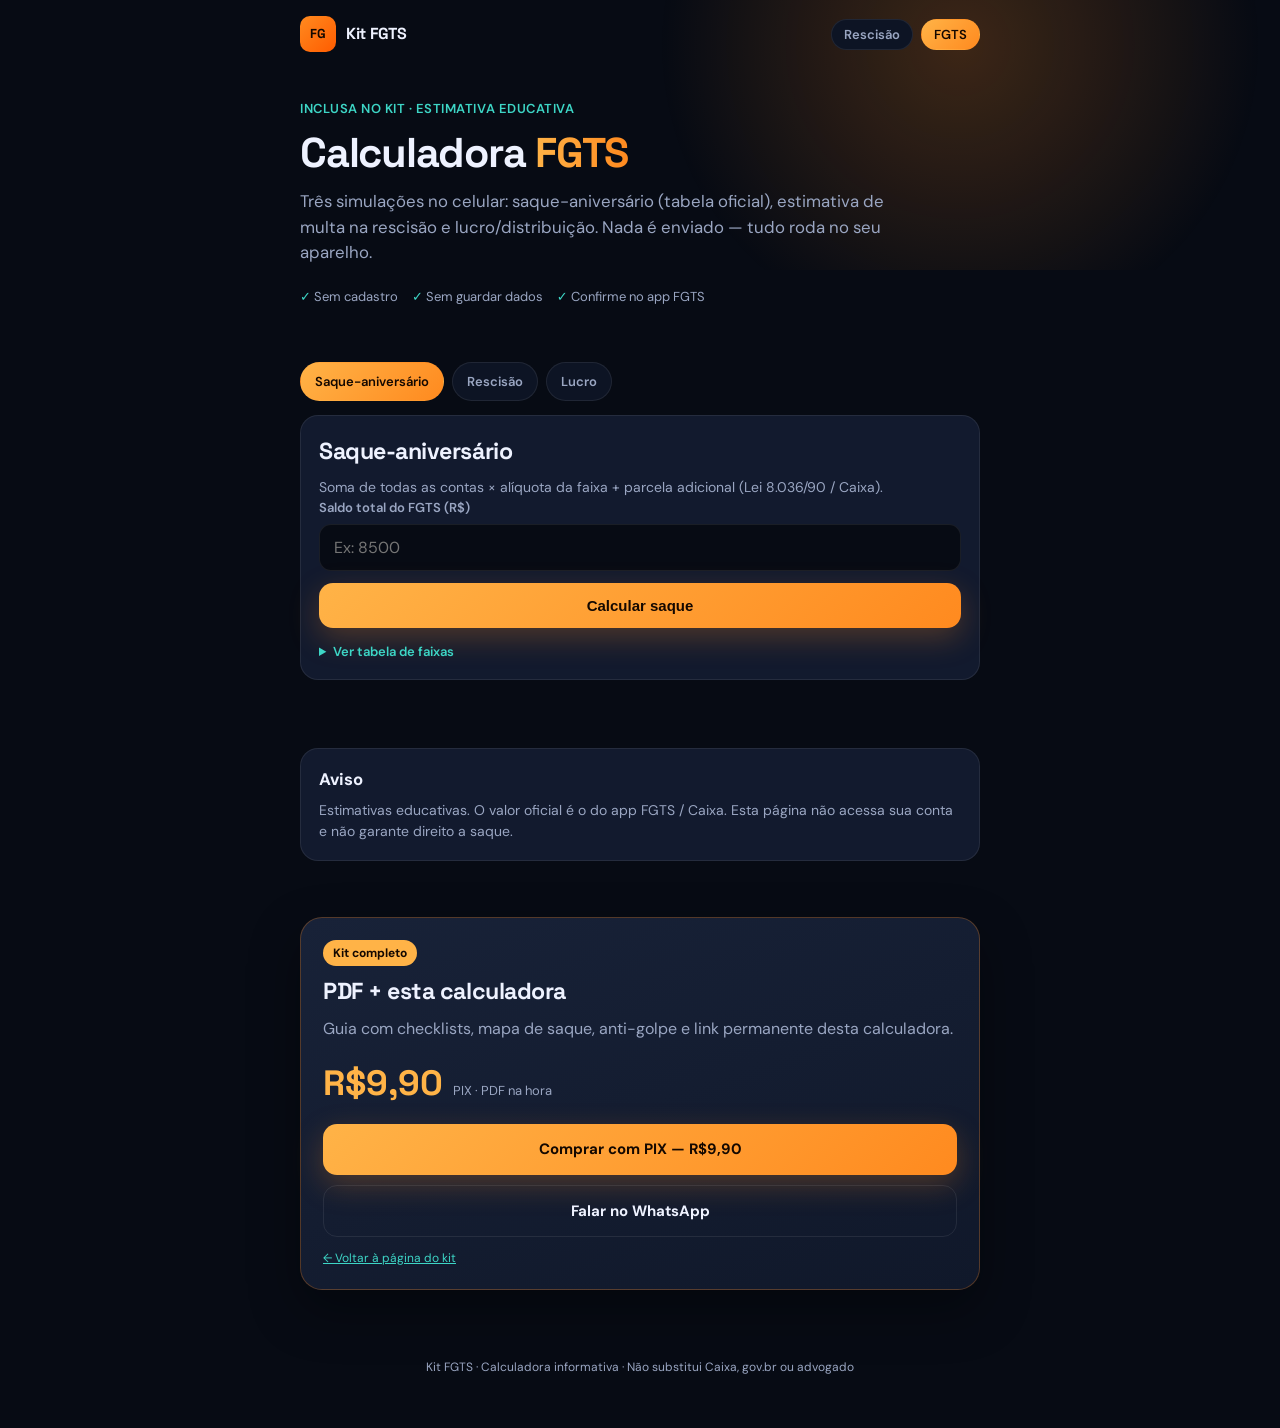
==== calculadora.html @ 617a7a33 "Add WhatsApp CTA alongside PIX on Kit FGTS" ====
<!DOCTYPE html>
<html lang="pt-BR">
<head>
  <meta charset="utf-8" />
  <meta name="viewport" content="width=device-width, initial-scale=1" />
  <title>Calculadora FGTS — Kit FGTS</title>
  <meta name="description" content="Calcule estimativas de saque-aniversário, multa/rescisão e lucro do FGTS. Conteúdo informativo." />
  <meta name="robots" content="noindex" />
  <link rel="preconnect" href="https://fonts.googleapis.com" />
  <link rel="preconnect" href="https://fonts.gstatic.com" crossorigin />
  <link href="https://fonts.googleapis.com/css2?family=DM+Sans:ital,opsz,wght@0,9..40,400;0,9..40,500;0,9..40,600;0,9..40,700;0,9..40,800;1,9..40,400&family=Space+Grotesk:wght@500;600;700&display=swap" rel="stylesheet" />
  <link rel="stylesheet" href="styles.css" />
  <link rel="icon" href="data:image/svg+xml,%3Csvg xmlns='http://www.w3.org/2000/svg' viewBox='0 0 32 32'%3E%3Crect width='32' height='32' rx='8' fill='%230A0F1C'/%3E%3Ctext x='16' y='22' text-anchor='middle' font-size='14' font-family='Arial' font-weight='700' fill='%23FF8A1F'%3EF%3C/text%3E%3C/svg%3E" />
</head>
<body>
  <div class="glow" aria-hidden="true"></div>
  <header class="top">
    <a class="brand" href="./" style="text-decoration:none;color:inherit">
      <span class="logo-mark">FG</span>
      <span class="logo-text">Kit FGTS</span>
    </a>
    <nav class="kits-nav" aria-label="Navegar entre kits">
      <a class="kits-link" href="https://mkrecisao.github.io/rescisao-clara/">Rescisão</a>
      <a class="kits-link is-on" href="./" aria-current="page">FGTS</a>
    </nav>
  </header>

  <main>
    <section class="hero">
      <p class="eyebrow">Inclusa no kit · estimativa educativa</p>
      <h1>Calculadora <span>FGTS</span></h1>
      <p class="lead">Três simulações no celular: saque-aniversário (tabela oficial), estimativa de multa na rescisão e lucro/distribuição. Nada é enviado — tudo roda no seu aparelho.</p>
      <ul class="trust-row">
        <li>Sem cadastro</li>
        <li>Sem guardar dados</li>
        <li>Confirme no app FGTS</li>
      </ul>
    </section>

    <section class="block calc-tabs" aria-label="Escolha a calculadora">
      <div class="tabs" role="tablist">
        <button type="button" class="tab is-on" data-tab="aniversario" role="tab" aria-selected="true">Saque-aniversário</button>
        <button type="button" class="tab" data-tab="rescisao" role="tab" aria-selected="false">Rescisão</button>
        <button type="button" class="tab" data-tab="lucro" role="tab" aria-selected="false">Lucro</button>
      </div>

      <div class="card calc-panel is-on" id="panel-aniversario" role="tabpanel">
        <h2>Saque-aniversário</h2>
        <p class="calc-hint">Soma de todas as contas × alíquota da faixa + parcela adicional (Lei 8.036/90 / Caixa).</p>
        <label class="field">
          <span>Saldo total do FGTS (R$)</span>
          <input id="anivSaldo" type="text" inputmode="decimal" placeholder="Ex: 8500" autocomplete="off" />
        </label>
        <button type="button" class="btn btn-primary btn-block" id="anivBtn">Calcular saque</button>
        <div class="result" id="anivResult" hidden>
          <div class="result-main"><span>Estimativa do saque</span><strong id="anivValor">—</strong></div>
          <ul class="result-meta" id="anivMeta"></ul>
        </div>
        <details class="calc-table">
          <summary>Ver tabela de faixas</summary>
          <div class="table-wrap">
            <table>
              <thead><tr><th>Faixa de saldo</th><th>Alíquota</th><th>Parcela</th></tr></thead>
              <tbody>
                <tr><td>Até R$ 500</td><td>50%</td><td>—</td></tr>
                <tr><td>R$ 500,01 – 1.000</td><td>40%</td><td>+ R$ 50</td></tr>
                <tr><td>R$ 1.000,01 – 5.000</td><td>30%</td><td>+ R$ 150</td></tr>
                <tr><td>R$ 5.000,01 – 10.000</td><td>20%</td><td>+ R$ 650</td></tr>
                <tr><td>R$ 10.000,01 – 15.000</td><td>15%</td><td>+ R$ 1.150</td></tr>
                <tr><td>R$ 15.000,01 – 20.000</td><td>10%</td><td>+ R$ 1.900</td></tr>
                <tr><td>Acima de R$ 20.000</td><td>5%</td><td>+ R$ 2.900</td></tr>
              </tbody>
            </table>
          </div>
        </details>
      </div>

      <div class="card calc-panel" id="panel-rescisao" role="tabpanel" hidden>
        <h2>Estimativa na rescisão</h2>
        <p class="calc-hint">Cenário típico: demissão sem justa causa no saque-rescisão. Pedido de demissão, acordo e saque-aniversário mudam o resultado — confirme no app.</p>
        <label class="field">
          <span>Saldo FGTS do emprego (R$)</span>
          <input id="rescSaldo" type="text" inputmode="decimal" placeholder="Ex: 4200" autocomplete="off" />
        </label>
        <label class="field">
          <span>Tipo de saída</span>
          <select id="rescTipo">
            <option value="sjc">Demissão sem justa causa</option>
            <option value="acordo">Acordo (art. 484-A) — multa tipicamente 20%</option>
            <option value="pedido">Pedido de demissão</option>
            <option value="aniversario">Estou no saque-aniversário</option>
          </select>
        </label>
        <button type="button" class="btn btn-primary btn-block" id="rescBtn">Calcular estimativa</button>
        <div class="result" id="rescResult" hidden>
          <div class="result-main"><span>Resumo estimado</span><strong id="rescTotal">—</strong></div>
          <ul class="result-meta" id="rescMeta"></ul>
        </div>
      </div>

      <div class="card calc-panel" id="panel-lucro" role="tabpanel" hidden>
        <h2>Estimativa de lucro / distribuição</h2>
        <p class="calc-hint">A Caixa publica o percentual efetivo a cada ano. Use o % oficial do comunicado ou um exemplo educativo.</p>
        <label class="field">
          <span>Saldo na data-base (R$)</span>
          <input id="lucroSaldo" type="text" inputmode="decimal" placeholder="Ex: 10000" autocomplete="off" />
        </label>
        <label class="field">
          <span>Percentual de distribuição (%)</span>
          <input id="lucroPct" type="text" inputmode="decimal" placeholder="Ex: 5" autocomplete="off" />
        </label>
        <button type="button" class="btn btn-primary btn-block" id="lucroBtn">Calcular lucro estimado</button>
        <div class="result" id="lucroResult" hidden>
          <div class="result-main"><span>Crédito estimado</span><strong id="lucroValor">—</strong></div>
          <ul class="result-meta" id="lucroMeta"></ul>
        </div>
      </div>
    </section>

    <section class="block">
      <div class="card">
        <h3 style="margin:0 0 8px">Aviso</h3>
        <p style="margin:0;color:var(--muted);font-size:14px">Estimativas educativas. O valor oficial é o do app FGTS / Caixa. Esta página não acessa sua conta e não garante direito a saque.</p>
      </div>
    </section>

    <section class="block offer" id="kit">
      <div class="offer-card">
        <p class="offer-tag">Kit completo</p>
        <h2>PDF + esta calculadora</h2>
        <p class="offer-desc">Guia com checklists, mapa de saque, anti-golpe e link permanente desta calculadora.</p>
        <div class="price-row">
          <span class="price">R$9,90</span>
          <span class="price-note">PIX · PDF na hora</span>
        </div>
        <div class="offer-actions">
          <a class="btn btn-primary btn-block" href="https://pay.kiwify.com.br/J4Mo4My">Comprar com PIX — R$9,90</a>
          <a class="btn btn-ghost btn-block" href="https://wa.me/555197742550?text=Oi%21%20Quero%20o%20Kit%20FGTS%20%28R%249%2C90%29" target="_blank" rel="noopener">Falar no WhatsApp</a>
        </div>
        <p class="fine"><a href="./" style="color:var(--cyan)">← Voltar à página do kit</a></p>
      </div>
    </section>
  </main>

  <footer class="foot">
    <p>Kit FGTS · Calculadora informativa · Não substitui Caixa, gov.br ou advogado</p>
  </footer>

  <script>
    const money = (n) => n.toLocaleString("pt-BR", { style: "currency", currency: "BRL" });
    function parseBR(v) {
      if (v == null) return NaN;
      let s = String(v).trim().replace(/\s/g, "");
      if (!s) return NaN;
      if (s.includes(",") && s.includes(".")) s = s.replace(/\./g, "").replace(",", ".");
      else if (s.includes(",")) s = s.replace(",", ".");
      const n = Number(s);
      return Number.isFinite(n) ? n : NaN;
    }

    const FAIXAS = [
      { max: 500, aliq: 0.5, extra: 0, label: "Até R$ 500 (50%)" },
      { max: 1000, aliq: 0.4, extra: 50, label: "R$ 500,01–1.000 (40% + R$50)" },
      { max: 5000, aliq: 0.3, extra: 150, label: "R$ 1.000,01–5.000 (30% + R$150)" },
      { max: 10000, aliq: 0.2, extra: 650, label: "R$ 5.000,01–10.000 (20% + R$650)" },
      { max: 15000, aliq: 0.15, extra: 1150, label: "R$ 10.000,01–15.000 (15% + R$1.150)" },
      { max: 20000, aliq: 0.1, extra: 1900, label: "R$ 15.000,01–20.000 (10% + R$1.900)" },
      { max: Infinity, aliq: 0.05, extra: 2900, label: "Acima de R$ 20.000 (5% + R$2.900)" },
    ];

    function faixaAniv(saldo) {
      for (const f of FAIXAS) {
        if (saldo <= f.max) return f;
      }
      return FAIXAS[FAIXAS.length - 1];
    }

    document.querySelectorAll(".tab").forEach((btn) => {
      btn.addEventListener("click", () => {
        const id = btn.dataset.tab;
        document.querySelectorAll(".tab").forEach((b) => {
          const on = b === btn;
          b.classList.toggle("is-on", on);
          b.setAttribute("aria-selected", on ? "true" : "false");
        });
        document.querySelectorAll(".calc-panel").forEach((p) => {
          const on = p.id === "panel-" + id;
          p.classList.toggle("is-on", on);
          p.hidden = !on;
        });
      });
    });

    document.getElementById("anivBtn").addEventListener("click", () => {
      const saldo = parseBR(document.getElementById("anivSaldo").value);
      const box = document.getElementById("anivResult");
      const meta = document.getElementById("anivMeta");
      if (!(saldo >= 0)) {
        box.hidden = false;
        document.getElementById("anivValor").textContent = "—";
        meta.innerHTML = "<li>Informe um saldo válido.</li>";
        return;
      }
      const f = faixaAniv(saldo);
      const base = saldo * f.aliq;
      const total = base + f.extra;
      document.getElementById("anivValor").textContent = money(total);
      meta.innerHTML = [
        "<li>Faixa: " + f.label + "</li>",
        "<li>Alíquota: " + money(base) + "</li>",
        "<li>Parcela adicional: " + money(f.extra) + "</li>",
        "<li>Confirme no app FGTS antes de decidir.</li>",
      ].join("");
      box.hidden = false;
    });

    document.getElementById("rescBtn").addEventListener("click", () => {
      const saldo = parseBR(document.getElementById("rescSaldo").value);
      const tipo = document.getElementById("rescTipo").value;
      const box = document.getElementById("rescResult");
      const meta = document.getElementById("rescMeta");
      if (!(saldo >= 0)) {
        box.hidden = false;
        document.getElementById("rescTotal").textContent = "—";
        meta.innerHTML = "<li>Informe um saldo válido.</li>";
        return;
      }
      let titulo = "";
      let lines = [];
      let destaque = "—";
      if (tipo === "sjc") {
        const multa = saldo * 0.4;
        const total = saldo + multa;
        titulo = money(total);
        lines = [
          "Saldo FGTS (estimado liberável): " + money(saldo),
          "Multa tipica 40% (empregador): " + money(multa),
          "Total ilustrativo (saldo + multa): " + money(total),
          "O pagamento da multa e do saque segue regras e prazos oficiais.",
        ];
      } else if (tipo === "acordo") {
        const multa = saldo * 0.2;
        titulo = money(saldo + multa);
        lines = [
          "Saldo: " + money(saldo) + " (saque conforme regras do acordo)",
          "Multa tipica 20% no acordo 484-A: " + money(multa),
          "Confirme no TRCT / papel do acerto o que realmente foi pago.",
        ];
      } else if (tipo === "pedido") {
        titulo = money(0);
        lines = [
          "No pedido de demissão, em regra o FGTS NÃO é sacado pela demissão.",
          "Saldo permanece na conta vinculada: " + money(saldo),
          "Há exceções legais — confira a lista oficial da Caixa.",
        ];
      } else {
        titulo = "Verificar no app";
        lines = [
          "No saque-aniversário, a demissão sem justa causa costuma liberar a multa, mas o saldo pode ficar bloqueado conforme a regra vigente.",
          "Saldo informado: " + money(saldo),
          "Não use só esta tela — leia o efeito atual no app FGTS / Caixa.",
        ];
      }
      document.getElementById("rescTotal").textContent = titulo;
      meta.innerHTML = lines.map((l) => "<li>" + l + "</li>").join("");
      box.hidden = false;
    });

    document.getElementById("lucroBtn").addEventListener("click", () => {
      const saldo = parseBR(document.getElementById("lucroSaldo").value);
      const pct = parseBR(document.getElementById("lucroPct").value);
      const box = document.getElementById("lucroResult");
      const meta = document.getElementById("lucroMeta");
      if (!(saldo >= 0) || !(pct >= 0)) {
        box.hidden = false;
        document.getElementById("lucroValor").textContent = "—";
        meta.innerHTML = "<li>Informe saldo e percentual válidos.</li>";
        return;
      }
      const credit = saldo * (pct / 100);
      document.getElementById("lucroValor").textContent = money(credit);
      meta.innerHTML = [
        "<li>Fórmula: saldo × " + pct + "%</li>",
        "<li>Use o % oficial do comunicado do ano.</li>",
        "<li>Quem tinha saldo na data-base entra na regra publicada.</li>",
      ].join("");
      box.hidden = false;
    });
  </script>
</body>
</html>
---- styles.css ----
:root {
  --bg: #070b14;
  --bg2: #0d1424;
  --card: #121a2e;
  --line: rgba(255, 255, 255, 0.08);
  --text: #eef2ff;
  --muted: #9aa6c2;
  --orange: #ff8a1f;
  --orange2: #ffb347;
  --cyan: #3dd6c6;
  --radius: 18px;
  --font: "DM Sans", system-ui, sans-serif;
  --display: "Space Grotesk", var(--font);
}
* { box-sizing: border-box; }
html { scroll-behavior: smooth; }
body {
  margin: 0;
  font-family: var(--font);
  color: var(--text);
  background: var(--bg);
  line-height: 1.5;
  min-height: 100vh;
}
.glow {
  position: fixed; inset: -20% auto auto 40%;
  width: 70vw; height: 50vh;
  background: radial-gradient(circle, rgba(255,138,31,.22), transparent 60%);
  pointer-events: none; z-index: 0;
}
.top, main, .foot { position: relative; z-index: 1; }
.top {
  display: flex; align-items: center; justify-content: space-between;
  padding: 16px 20px; max-width: 720px; margin: 0 auto;
}
.brand { display: flex; align-items: center; gap: 10px; font-weight: 700; }
.logo-mark {
  width: 36px; height: 36px; border-radius: 10px;
  display: grid; place-items: center;
  background: linear-gradient(135deg, var(--orange), #ff5c00);
  color: #140800; font-family: var(--display); font-size: 13px;
}
.logo-text { font-family: var(--display); letter-spacing: -.02em; }
.pill {
  text-decoration: none; color: var(--orange2);
  border: 1px solid rgba(255,138,31,.35);
  background: rgba(255,138,31,.08);
  padding: 6px 12px; border-radius: 999px; font-size: 13px; font-weight: 600;
}
.hero, .block, .strip, .foot { max-width: 720px; margin: 0 auto; padding: 28px 20px; }
.eyebrow {
  display: inline-block; margin: 0 0 12px;
  color: var(--cyan); font-size: 13px; font-weight: 600; letter-spacing: .04em; text-transform: uppercase;
}
h1 {
  font-family: var(--display);
  font-size: clamp(1.85rem, 5.5vw, 2.6rem);
  line-height: 1.08; letter-spacing: -.03em; margin: 0 0 14px; font-weight: 700;
}
h1 span {
  background: linear-gradient(90deg, var(--orange2), var(--orange));
  -webkit-background-clip: text; background-clip: text; color: transparent;
}
.lead { color: var(--muted); font-size: 1.05rem; margin: 0 0 22px; max-width: 36em; }
.hero-actions { display: flex; flex-wrap: wrap; gap: 10px; margin-bottom: 18px; }
.btn {
  display: inline-flex; align-items: center; justify-content: center;
  text-decoration: none; border-radius: 14px; padding: 14px 18px;
  font-weight: 700; font-size: 15px; border: 0; cursor: pointer;
}
.btn-primary {
  color: #140800;
  background: linear-gradient(135deg, var(--orange2), var(--orange));
  box-shadow: 0 10px 30px rgba(255,138,31,.25);
}
.btn-ghost {
  color: var(--text);
  background: transparent;
  border: 1px solid var(--line);
}
.btn-block { width: 100%; }
.trust-row {
  display: flex; flex-wrap: wrap; gap: 8px 14px;
  list-style: none; padding: 0; margin: 0; color: var(--muted); font-size: 13px;
}
.trust-row li::before { content: "✓ "; color: var(--cyan); }
.strip {
  display: grid; grid-template-columns: repeat(3, 1fr); gap: 10px;
  padding-top: 8px; padding-bottom: 8px;
}
.strip-item {
  background: var(--bg2); border: 1px solid var(--line);
  border-radius: 14px; padding: 14px 10px; text-align: center;
}
.strip-item strong { display: block; font-family: var(--display); font-size: 1.15rem; color: var(--orange2); }
.strip-item span { font-size: 12px; color: var(--muted); }
h2 { font-family: var(--display); letter-spacing: -.02em; margin: 0 0 16px; font-size: 1.45rem; }
.cards { display: grid; gap: 12px; }
.card {
  background: var(--card); border: 1px solid var(--line);
  border-radius: var(--radius); padding: 18px;
}
.card-ico {
  width: 28px; height: 28px; border-radius: 8px;
  display: grid; place-items: center; font-weight: 800; font-size: 13px;
  background: rgba(61,214,198,.12); color: var(--cyan); margin-bottom: 10px;
}
.card h3 { margin: 0 0 6px; font-size: 1.05rem; }
.card p { margin: 0; color: var(--muted); font-size: 14px; }
.dark-panel {
  background: linear-gradient(180deg, var(--bg2), #0a1020);
  border-top: 1px solid var(--line); border-bottom: 1px solid var(--line);
  max-width: none; padding-left: max(20px, calc(50% - 360px)); padding-right: max(20px, calc(50% - 360px));
}
.checks { margin: 0; padding: 0; list-style: none; }
.checks li {
  padding: 12px 0 12px 28px; position: relative;
  border-bottom: 1px solid var(--line); color: var(--muted);
}
.checks li:last-child { border-bottom: 0; }
.checks li::before {
  content: ""; position: absolute; left: 0; top: 18px;
  width: 10px; height: 10px; border-radius: 50%;
  background: var(--orange);
}
.offer-card {
  background: linear-gradient(160deg, #182238, #10182a);
  border: 1px solid rgba(255,138,31,.28);
  border-radius: 22px; padding: 22px;
  box-shadow: 0 20px 50px rgba(0,0,0,.35);
}
.offer-tag {
  display: inline-block; margin: 0 0 8px; font-size: 12px; font-weight: 700;
  color: #140800; background: var(--orange2); padding: 4px 10px; border-radius: 999px;
}
.offer-card h2 { margin-bottom: 8px; }
.offer-desc { color: var(--muted); margin: 0 0 16px; }
.price-row { display: flex; align-items: baseline; gap: 10px; margin-bottom: 14px; }
.price { font-family: var(--display); font-size: 2.2rem; font-weight: 700; color: var(--orange2); }
.price-note { color: var(--muted); font-size: 13px; }
.offer-list { margin: 0 0 18px; padding: 0; list-style: none; }
.offer-list li { padding: 8px 0; color: var(--text); border-bottom: 1px dashed var(--line); font-size: 14px; }
.offer-list li::before { content: "→ "; color: var(--cyan); }
.fine { margin: 12px 0 0; font-size: 12px; color: var(--muted); }
.faq details {
  background: var(--card); border: 1px solid var(--line);
  border-radius: 12px; padding: 12px 14px; margin-bottom: 8px;
}
.faq summary { cursor: pointer; font-weight: 600; }
.faq p { color: var(--muted); margin: 8px 0 0; font-size: 14px; }
.foot { text-align: center; color: var(--muted); font-size: 12px; padding-bottom: 40px; }
@media (max-width: 520px) {
  .strip { grid-template-columns: 1fr; }
  .hero-actions .btn { width: 100%; }
}

/* Calculator page */
.tabs {
  display: flex; flex-wrap: wrap; gap: 8px; margin-bottom: 14px;
}
.tab {
  appearance: none; border: 1px solid var(--line);
  background: var(--bg2); color: var(--muted);
  border-radius: 999px; padding: 10px 14px;
  font-weight: 600; font-size: 13px; cursor: pointer;
  font-family: var(--font);
}
.tab.is-on {
  color: #140800;
  background: linear-gradient(135deg, var(--orange2), var(--orange));
  border-color: transparent;
}
.calc-panel { margin-bottom: 12px; }
.calc-panel h2 { margin-bottom: 8px; }
.calc-hint { color: var(--muted); font-size: 14px; margin: 0 0 16px; }
.field { display: block; margin-bottom: 12px; }
.field span {
  display: block; font-size: 13px; font-weight: 600;
  color: var(--muted); margin-bottom: 6px;
}
.field input, .field select {
  width: 100%; border-radius: 12px; border: 1px solid var(--line);
  background: var(--bg); color: var(--text);
  padding: 12px 14px; font-size: 16px; font-family: var(--font);
}
.field select { cursor: pointer; }
.result {
  margin-top: 16px; padding: 14px;
  border-radius: 14px;
  background: rgba(255,138,31,.08);
  border: 1px solid rgba(255,138,31,.28);
}
.result-main {
  display: flex; flex-wrap: wrap; align-items: baseline;
  justify-content: space-between; gap: 8px; margin-bottom: 8px;
}
.result-main span { color: var(--muted); font-size: 13px; }
.result-main strong {
  font-family: var(--display); font-size: 1.55rem; color: var(--orange2);
}
.result-meta {
  margin: 0; padding: 0; list-style: none;
  color: var(--muted); font-size: 13px;
}
.result-meta li { padding: 4px 0; border-top: 1px dashed var(--line); }
.calc-table { margin-top: 14px; color: var(--muted); font-size: 13px; }
.calc-table summary { cursor: pointer; font-weight: 600; color: var(--cyan); }
.table-wrap { overflow-x: auto; margin-top: 10px; }
.calc-table table {
  width: 100%; border-collapse: collapse; font-size: 12px;
}
.calc-table th, .calc-table td {
  border: 1px solid var(--line); padding: 8px; text-align: left;
}
.calc-table th { background: var(--bg2); color: var(--text); }

.hero-video {
  margin: 0 0 18px;
  border-radius: 16px;
  overflow: hidden;
  border: 1px solid var(--line);
  background: #000;
  box-shadow: 0 16px 40px rgba(0,0,0,.35);
}
.hero-video video {
  display: block;
  width: 100%;
  height: auto;
  max-height: 420px;
  background: #000;
}
.video-caption {
  margin: 0;
  padding: 10px 12px;
  font-size: 13px;
  color: var(--muted);
  background: var(--bg2);
  border-top: 1px solid var(--line);
}

.kits-nav {
  display: flex;
  flex-wrap: wrap;
  align-items: center;
  gap: 8px;
  flex-shrink: 0;
}
.kits-link {
  display: inline-flex;
  align-items: center;
  justify-content: center;
  white-space: nowrap;
  text-decoration: none;
  font-size: 13px;
  font-weight: 600;
  line-height: 1;
  padding: 8px 12px;
  border-radius: 999px;
  color: var(--muted);
  border: 1px solid var(--line);
  background: var(--bg2);
  box-sizing: border-box;
}
.kits-link.is-on {
  color: #140800;
  background: linear-gradient(135deg, var(--orange2), var(--orange));
  border-color: transparent;
}
@media (max-width: 720px) {
  .top {
    flex-direction: column;
    align-items: stretch;
    gap: 12px;
  }
  .kits-nav {
    width: 100%;
    justify-content: flex-start;
  }
  .kits-nav .kits-link,
  .kits-nav .pill {
    flex: 1 1 auto;
    text-align: center;
    justify-content: center;
  }
}
@media (min-width: 721px) {
  .top {
    flex-direction: row;
    align-items: center;
    justify-content: space-between;
  }
}

.offer-actions { display: grid; gap: 10px; margin-bottom: 4px; }
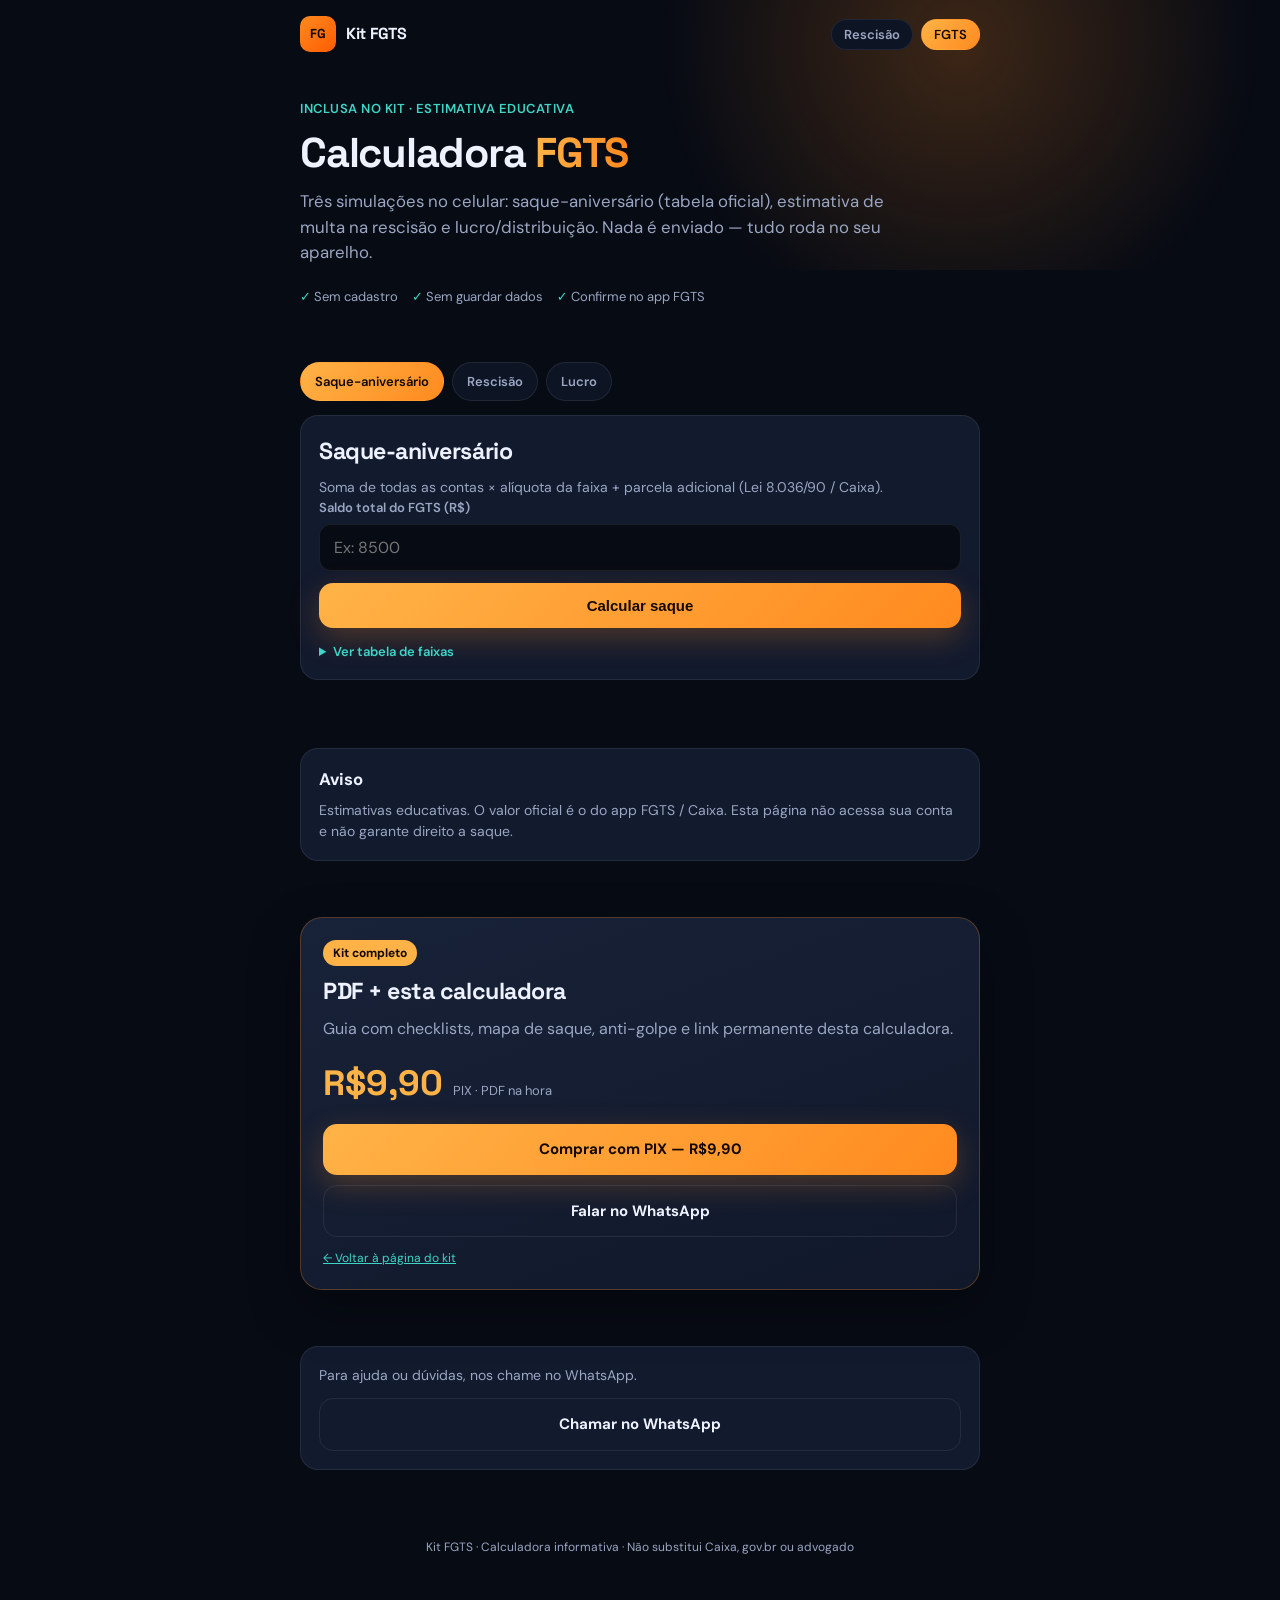
==== commit 4e4bdb9c: "Add WhatsApp help CTA on Kit FGTS" ====
--- a/calculadora.html
+++ b/calculadora.html
@@ -142,6 +142,14 @@
     </section>
   </main>
 
+  
+    <section class="block help-wa">
+      <div class="card">
+        <p style="margin:0 0 12px;color:var(--muted);font-size:14px">Para ajuda ou dúvidas, nos chame no WhatsApp.</p>
+        <a class="btn btn-ghost btn-block" href="https://wa.me/555197742550?text=Oi%21%20Preciso%20de%20ajuda%20com%20o%20Kit%20FGTS" target="_blank" rel="noopener">Chamar no WhatsApp</a>
+      </div>
+    </section>
+
   <footer class="foot">
     <p>Kit FGTS · Calculadora informativa · Não substitui Caixa, gov.br ou advogado</p>
   </footer>
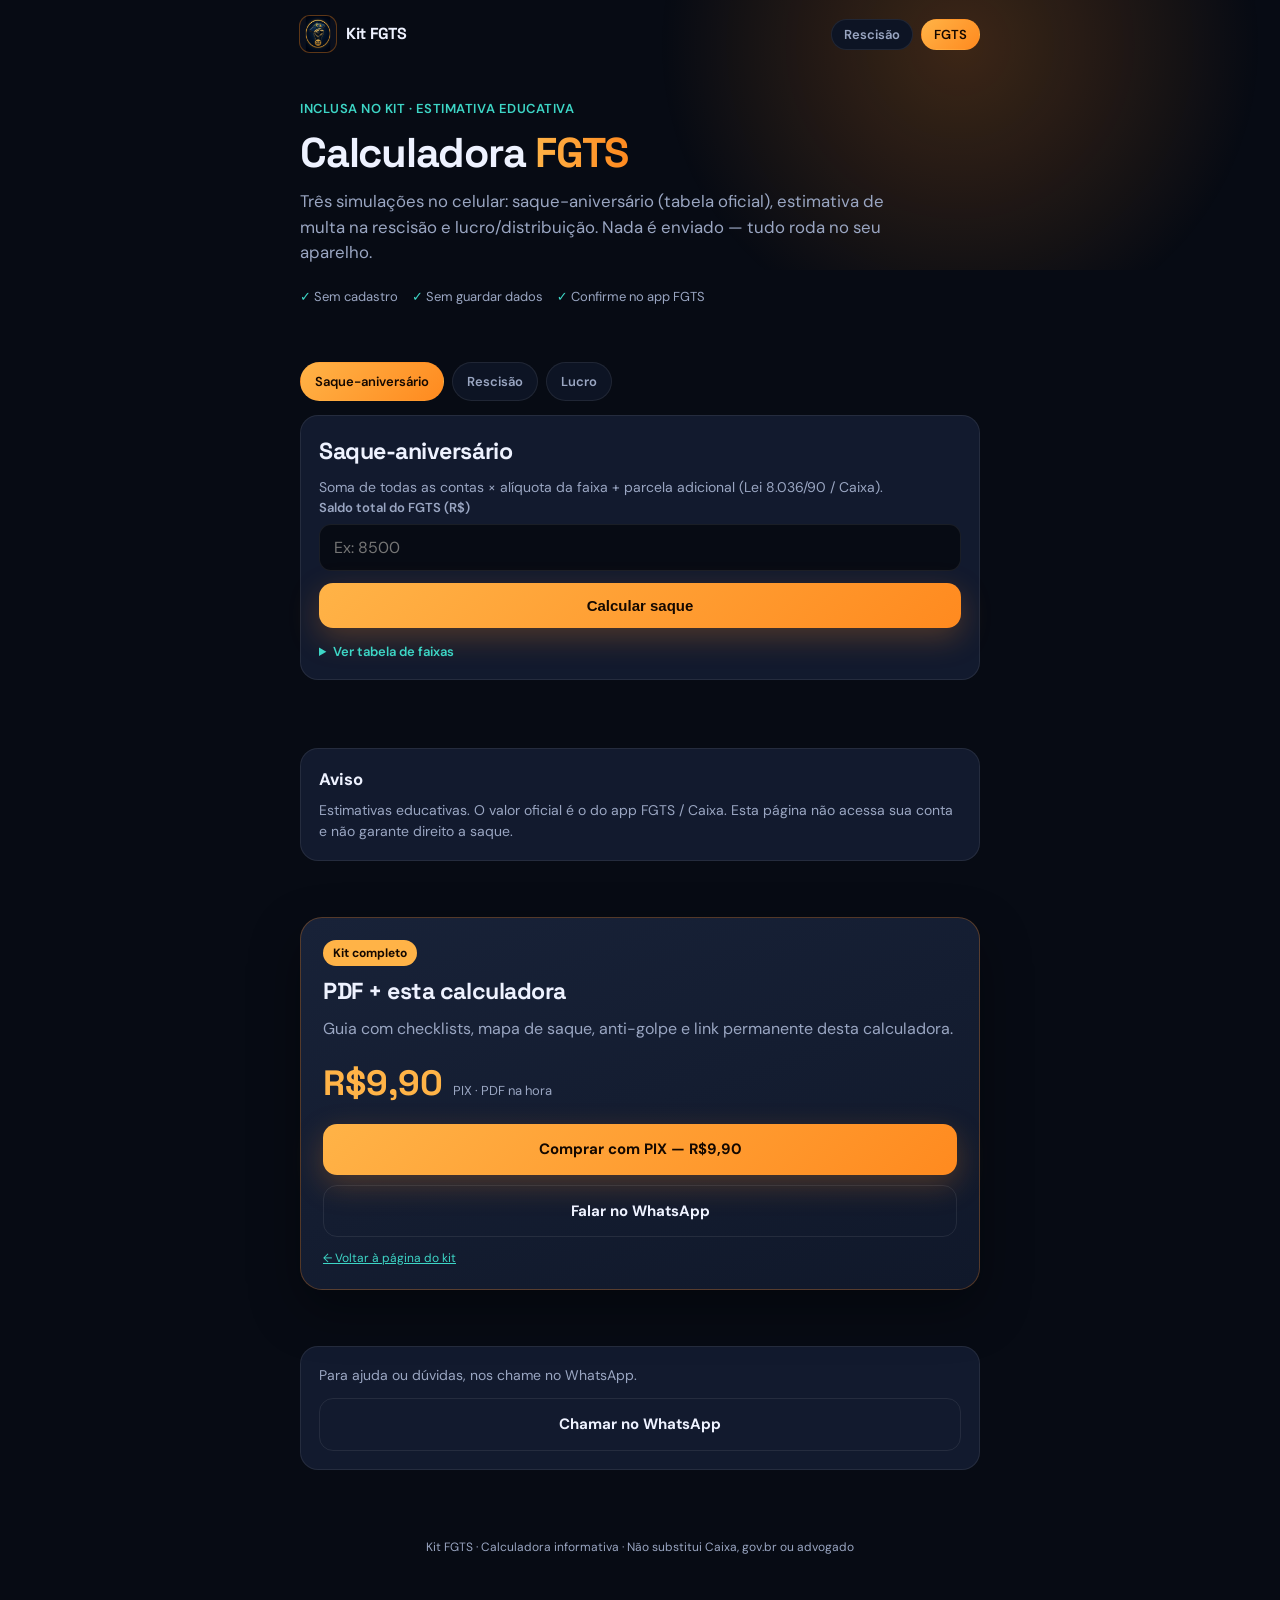
==== commit 065361bf: "Use brand logo image in header instead of FG text" ====
--- a/calculadora.html
+++ b/calculadora.html
@@ -9,14 +9,14 @@
   <link rel="preconnect" href="https://fonts.googleapis.com" />
   <link rel="preconnect" href="https://fonts.gstatic.com" crossorigin />
   <link href="https://fonts.googleapis.com/css2?family=DM+Sans:ital,opsz,wght@0,9..40,400;0,9..40,500;0,9..40,600;0,9..40,700;0,9..40,800;1,9..40,400&family=Space+Grotesk:wght@500;600;700&display=swap" rel="stylesheet" />
-  <link rel="stylesheet" href="styles.css" />
-  <link rel="icon" href="data:image/svg+xml,%3Csvg xmlns='http://www.w3.org/2000/svg' viewBox='0 0 32 32'%3E%3Crect width='32' height='32' rx='8' fill='%230A0F1C'/%3E%3Ctext x='16' y='22' text-anchor='middle' font-size='14' font-family='Arial' font-weight='700' fill='%23FF8A1F'%3EF%3C/text%3E%3C/svg%3E" />
+  <link rel="stylesheet" href="styles.css?v=20260908logo" />
+  <link rel="icon" href="logo.png" type="image/png" />
 </head>
 <body>
   <div class="glow" aria-hidden="true"></div>
   <header class="top">
     <a class="brand" href="./" style="text-decoration:none;color:inherit">
-      <span class="logo-mark">FG</span>
+      <img class="logo-mark" src="logo.png" width="36" height="36" alt="Kit FGTS" />
       <span class="logo-text">Kit FGTS</span>
     </a>
     <nav class="kits-nav" aria-label="Navegar entre kits">
--- a/styles.css
+++ b/styles.css
@@ -36,9 +36,9 @@
 .brand { display: flex; align-items: center; gap: 10px; font-weight: 700; }
 .logo-mark {
   width: 36px; height: 36px; border-radius: 10px;
-  display: grid; place-items: center;
-  background: linear-gradient(135deg, var(--orange), #ff5c00);
-  color: #140800; font-family: var(--display); font-size: 13px;
+  display: block; object-fit: cover;
+  background: #0a0f1c;
+  box-shadow: 0 0 0 1px rgba(255,138,31,.35);
 }
 .logo-text { font-family: var(--display); letter-spacing: -.02em; }
 .pill {
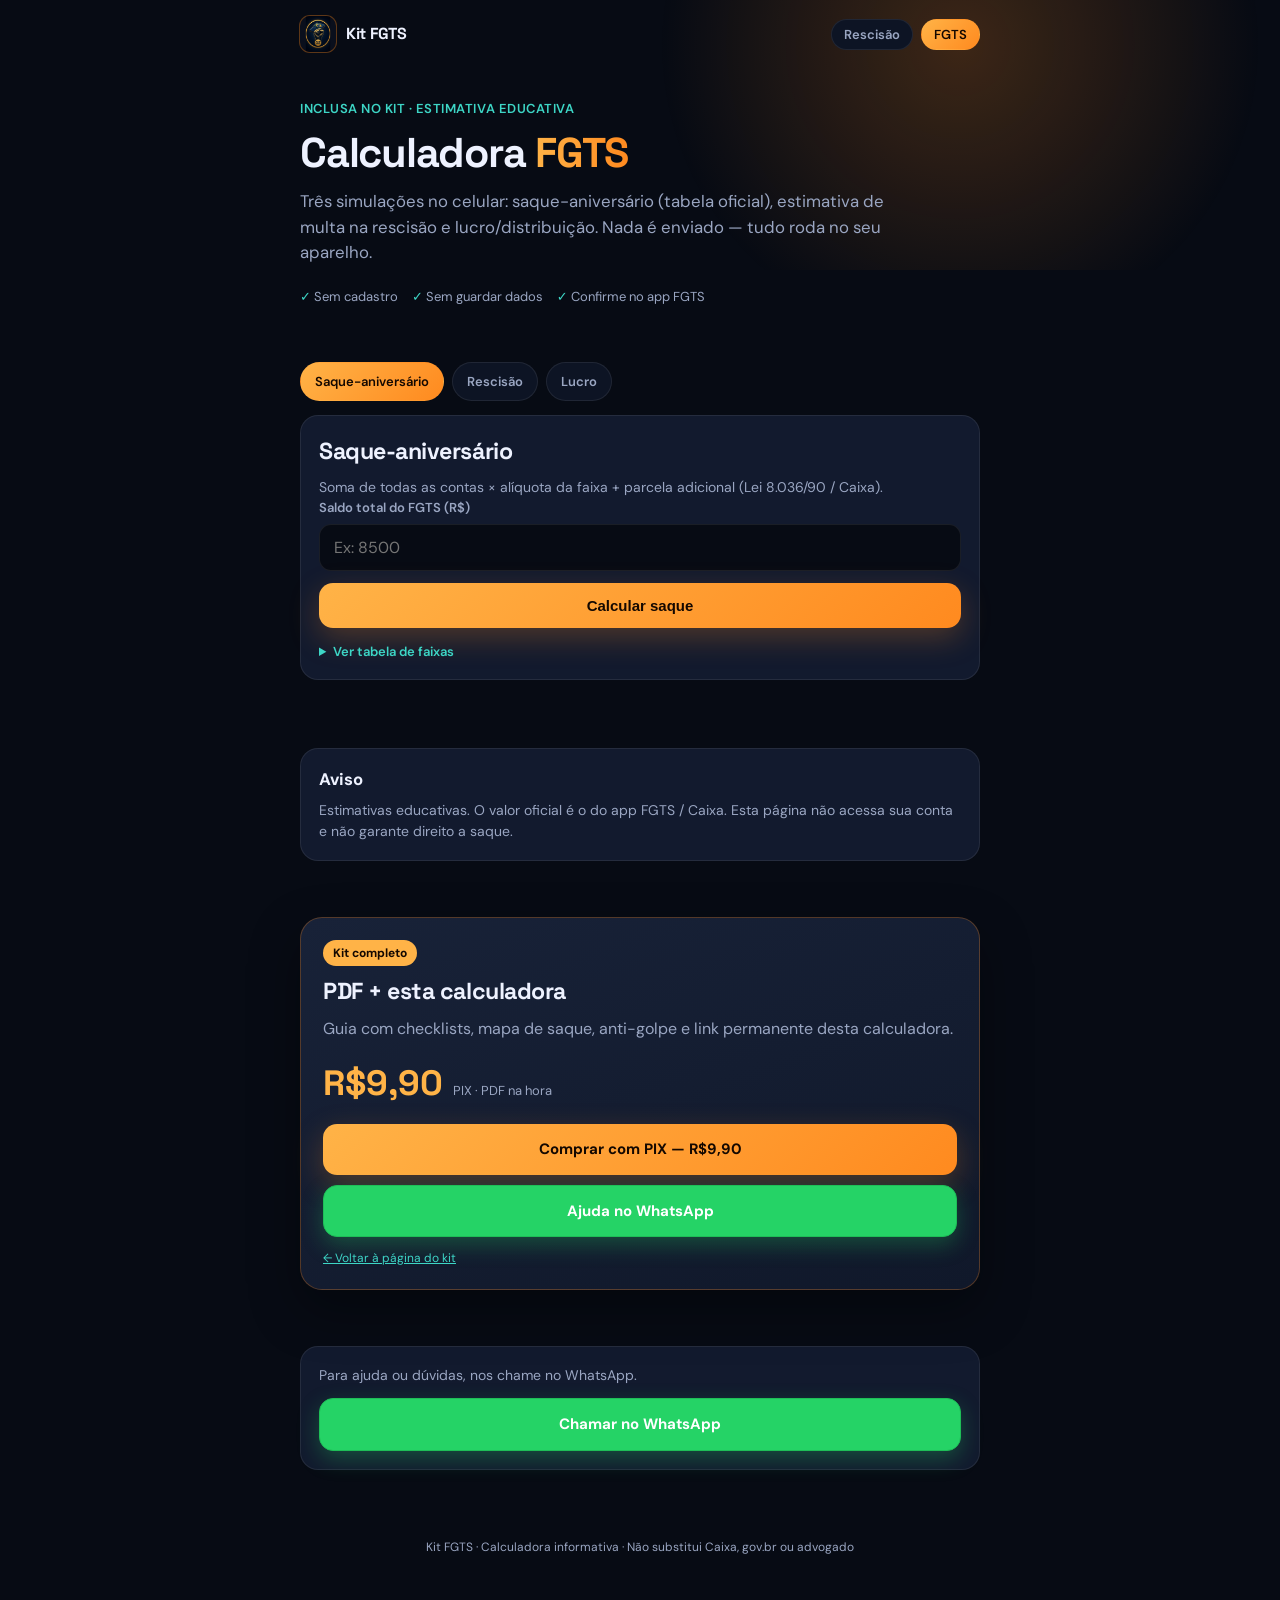
==== commit ecf43159: "Kiwify buy links + green WhatsApp help buttons" ====
--- a/calculadora.html
+++ b/calculadora.html
@@ -9,7 +9,7 @@
   <link rel="preconnect" href="https://fonts.googleapis.com" />
   <link rel="preconnect" href="https://fonts.gstatic.com" crossorigin />
   <link href="https://fonts.googleapis.com/css2?family=DM+Sans:ital,opsz,wght@0,9..40,400;0,9..40,500;0,9..40,600;0,9..40,700;0,9..40,800;1,9..40,400&family=Space+Grotesk:wght@500;600;700&display=swap" rel="stylesheet" />
-  <link rel="stylesheet" href="styles.css?v=20260908logo" />
+  <link rel="stylesheet" href="styles.css?v=20260908buy" />
   <link rel="icon" href="logo.png" type="image/png" />
 </head>
 <body>
@@ -135,7 +135,7 @@
         </div>
         <div class="offer-actions">
           <a class="btn btn-primary btn-block" href="https://pay.kiwify.com.br/J4Mo4My">Comprar com PIX — R$9,90</a>
-          <a class="btn btn-ghost btn-block" href="https://wa.me/555197742550?text=Oi%21%20Quero%20o%20Kit%20FGTS%20%28R%249%2C90%29" target="_blank" rel="noopener">Falar no WhatsApp</a>
+          <a class="btn btn-wa btn-block" href="https://wa.me/555197742550?text=Oi%21%20Preciso%20de%20ajuda%20com%20o%20Kit%20FGTS" target="_blank" rel="noopener">Ajuda no WhatsApp</a>
         </div>
         <p class="fine"><a href="./" style="color:var(--cyan)">← Voltar à página do kit</a></p>
       </div>
@@ -146,7 +146,7 @@
     <section class="block help-wa">
       <div class="card">
         <p style="margin:0 0 12px;color:var(--muted);font-size:14px">Para ajuda ou dúvidas, nos chame no WhatsApp.</p>
-        <a class="btn btn-ghost btn-block" href="https://wa.me/555197742550?text=Oi%21%20Preciso%20de%20ajuda%20com%20o%20Kit%20FGTS" target="_blank" rel="noopener">Chamar no WhatsApp</a>
+        <a class="btn btn-wa btn-block" href="https://wa.me/555197742550?text=Oi%21%20Preciso%20de%20ajuda%20com%20o%20Kit%20FGTS" target="_blank" rel="noopener">Chamar no WhatsApp</a>
       </div>
     </section>
 
--- a/styles.css
+++ b/styles.css
@@ -292,3 +292,17 @@
 }
 
 .offer-actions { display: grid; gap: 10px; margin-bottom: 4px; }
+
+.btn-wa, .btn-wa:link, .btn-wa:visited {
+  color: #fff !important;
+  background: #25D366 !important;
+  border: 1px solid #1ebe57 !important;
+  text-decoration: none !important;
+  box-shadow: 0 8px 22px rgba(37, 211, 102, .28);
+}
+.btn-wa:hover { filter: brightness(1.05); }
+.wa-help-link, .wa-help-link:link, .wa-help-link:visited {
+  color: #25D366 !important;
+  font-weight: 700;
+  text-decoration: underline;
+}
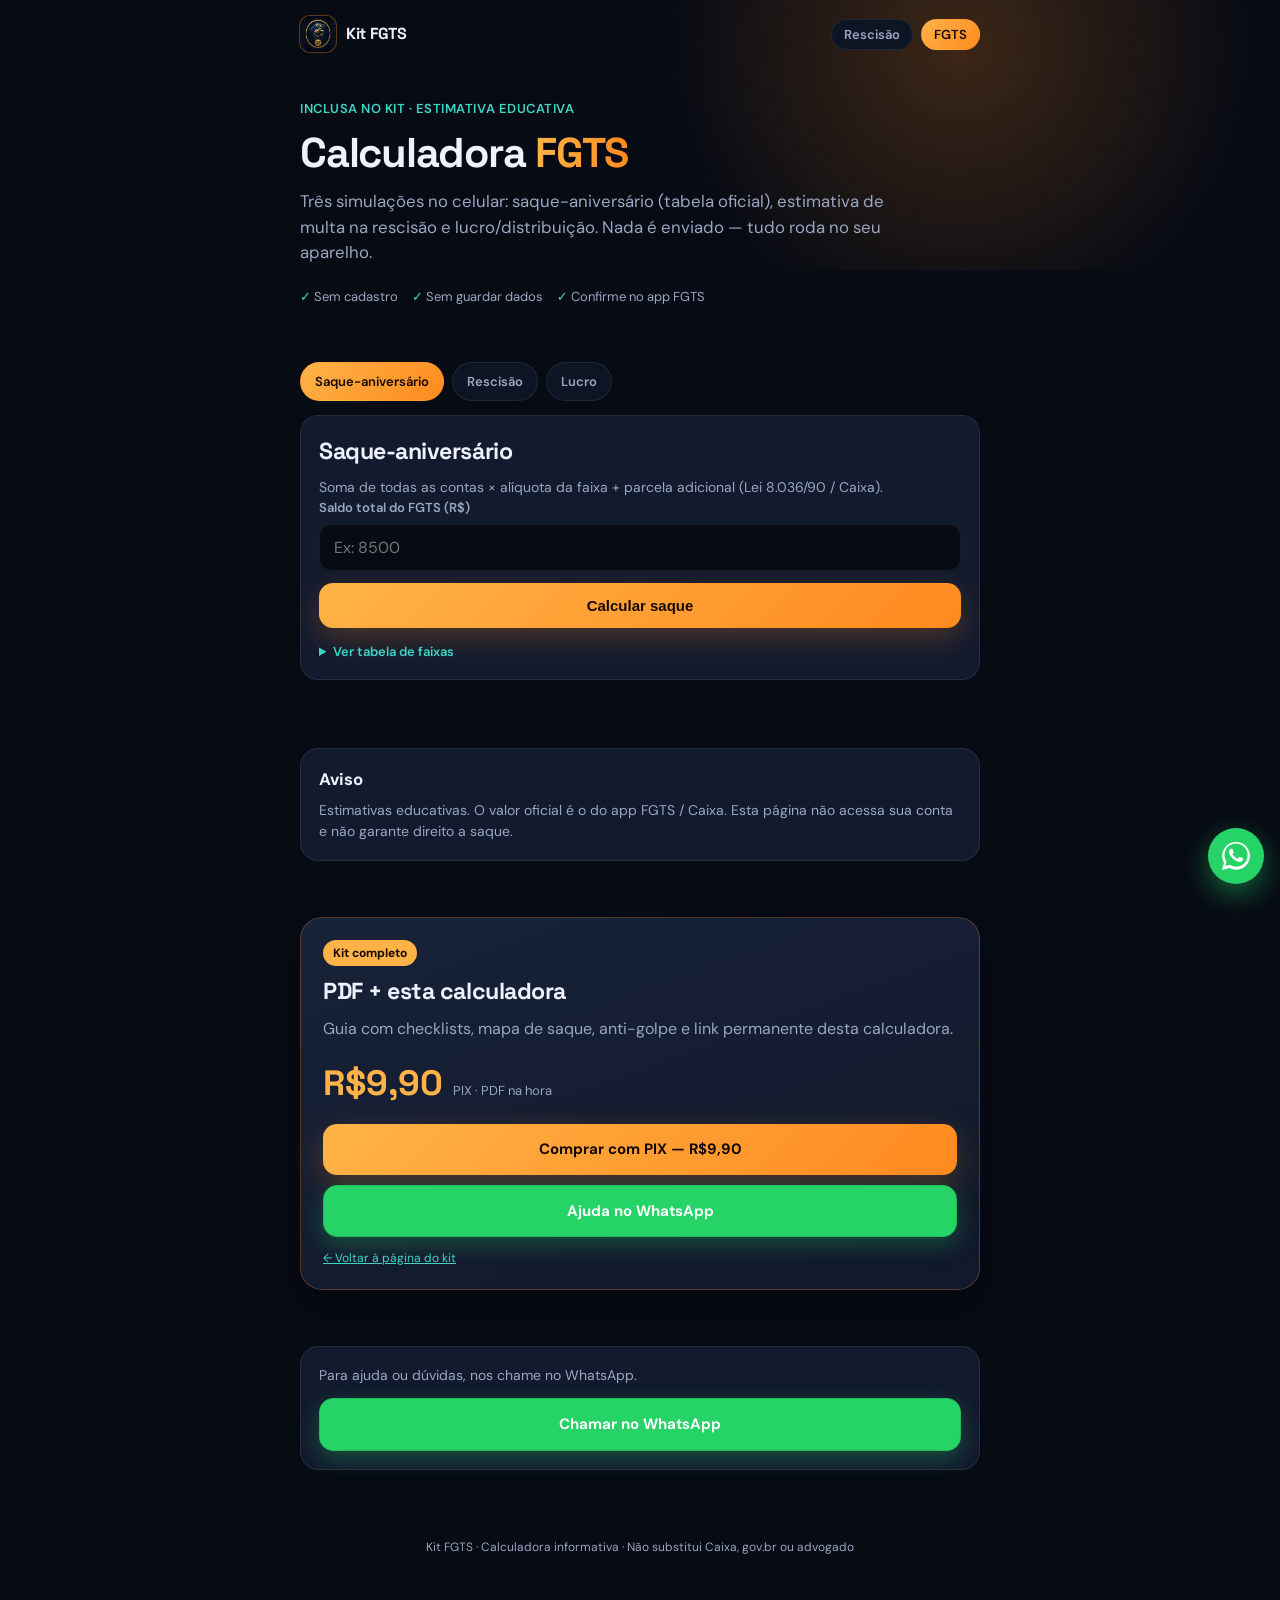
==== commit 59f5643a: "Add floating WhatsApp FAB on Kit FGTS pages" ====
--- a/calculadora.html
+++ b/calculadora.html
@@ -9,7 +9,7 @@
   <link rel="preconnect" href="https://fonts.googleapis.com" />
   <link rel="preconnect" href="https://fonts.gstatic.com" crossorigin />
   <link href="https://fonts.googleapis.com/css2?family=DM+Sans:ital,opsz,wght@0,9..40,400;0,9..40,500;0,9..40,600;0,9..40,700;0,9..40,800;1,9..40,400&family=Space+Grotesk:wght@500;600;700&display=swap" rel="stylesheet" />
-  <link rel="stylesheet" href="styles.css?v=20260908buy" />
+  <link rel="stylesheet" href="styles.css?v=20260908fab" />
   <link rel="icon" href="logo.png" type="image/png" />
 </head>
 <body>
@@ -295,5 +295,10 @@
       box.hidden = false;
     });
   </script>
+
+  <a class="wa-fab" href="https://wa.me/555197742550?text=Oi%21%20Preciso%20de%20ajuda%20com%20o%20Kit%20FGTS" target="_blank" rel="noopener" aria-label="Ajuda no WhatsApp" title="WhatsApp">
+    <svg viewBox="0 0 24 24" aria-hidden="true"><path fill="currentColor" d="M20.52 3.48A11.86 11.86 0 0 0 12.04 0C5.5 0 .16 5.34.16 11.9c0 2.1.55 4.15 1.6 5.96L0 24l6.3-1.65a11.9 11.9 0 0 0 5.74 1.46h.01c6.54 0 11.88-5.34 11.88-11.9 0-3.18-1.24-6.16-3.41-8.43zM12.05 21.15h-.01a9.9 9.9 0 0 1-5.04-1.38l-.36-.21-3.74.98 1-3.64-.24-.37a9.86 9.86 0 0 1-1.51-5.26c0-5.45 4.44-9.88 9.9-9.88 2.64 0 5.12 1.03 6.99 2.9a9.82 9.82 0 0 1 2.89 6.98c0 5.45-4.44 9.88-9.88 9.88zm5.42-7.4c-.3-.15-1.76-.87-2.03-.97-.27-.1-.47-.15-.67.15-.2.3-.77.97-.94 1.17-.17.2-.35.22-.64.07-.3-.15-1.25-.46-2.38-1.47-.88-.78-1.47-1.75-1.64-2.04-.17-.3-.02-.46.13-.6.13-.13.3-.35.45-.52.15-.17.2-.3.3-.5.1-.2.05-.37-.02-.52-.08-.15-.67-1.61-.92-2.2-.24-.58-.49-.5-.67-.5h-.57c-.2 0-.52.07-.79.37-.27.3-1.04 1.02-1.04 2.48s1.07 2.87 1.22 3.07c.15.2 2.1 3.2 5.08 4.49.71.31 1.26.49 1.69.63.71.23 1.36.2 1.87.12.57-.09 1.76-.72 2.01-1.41.25-.7.25-1.29.17-1.41-.07-.13-.27-.2-.57-.35z"/></svg>
+  </a>
+
 </body>
 </html>
--- a/styles.css
+++ b/styles.css
@@ -306,3 +306,26 @@
   font-weight: 700;
   text-decoration: underline;
 }
+
+.wa-fab {
+  position: fixed;
+  right: 16px;
+  bottom: 16px;
+  z-index: 80;
+  width: 56px;
+  height: 56px;
+  border-radius: 50%;
+  display: grid;
+  place-items: center;
+  background: #25D366;
+  color: #fff;
+  text-decoration: none;
+  box-shadow: 0 10px 28px rgba(37, 211, 102, .45);
+  transition: transform .15s ease, filter .15s ease;
+}
+.wa-fab:hover { transform: scale(1.06); filter: brightness(1.05); color: #fff; }
+.wa-fab svg { width: 28px; height: 28px; display: block; }
+.wa-fab:focus-visible { outline: 2px solid #fff; outline-offset: 3px; }
+@media (max-width: 420px) {
+  .wa-fab { right: 14px; bottom: 14px; width: 54px; height: 54px; }
+}
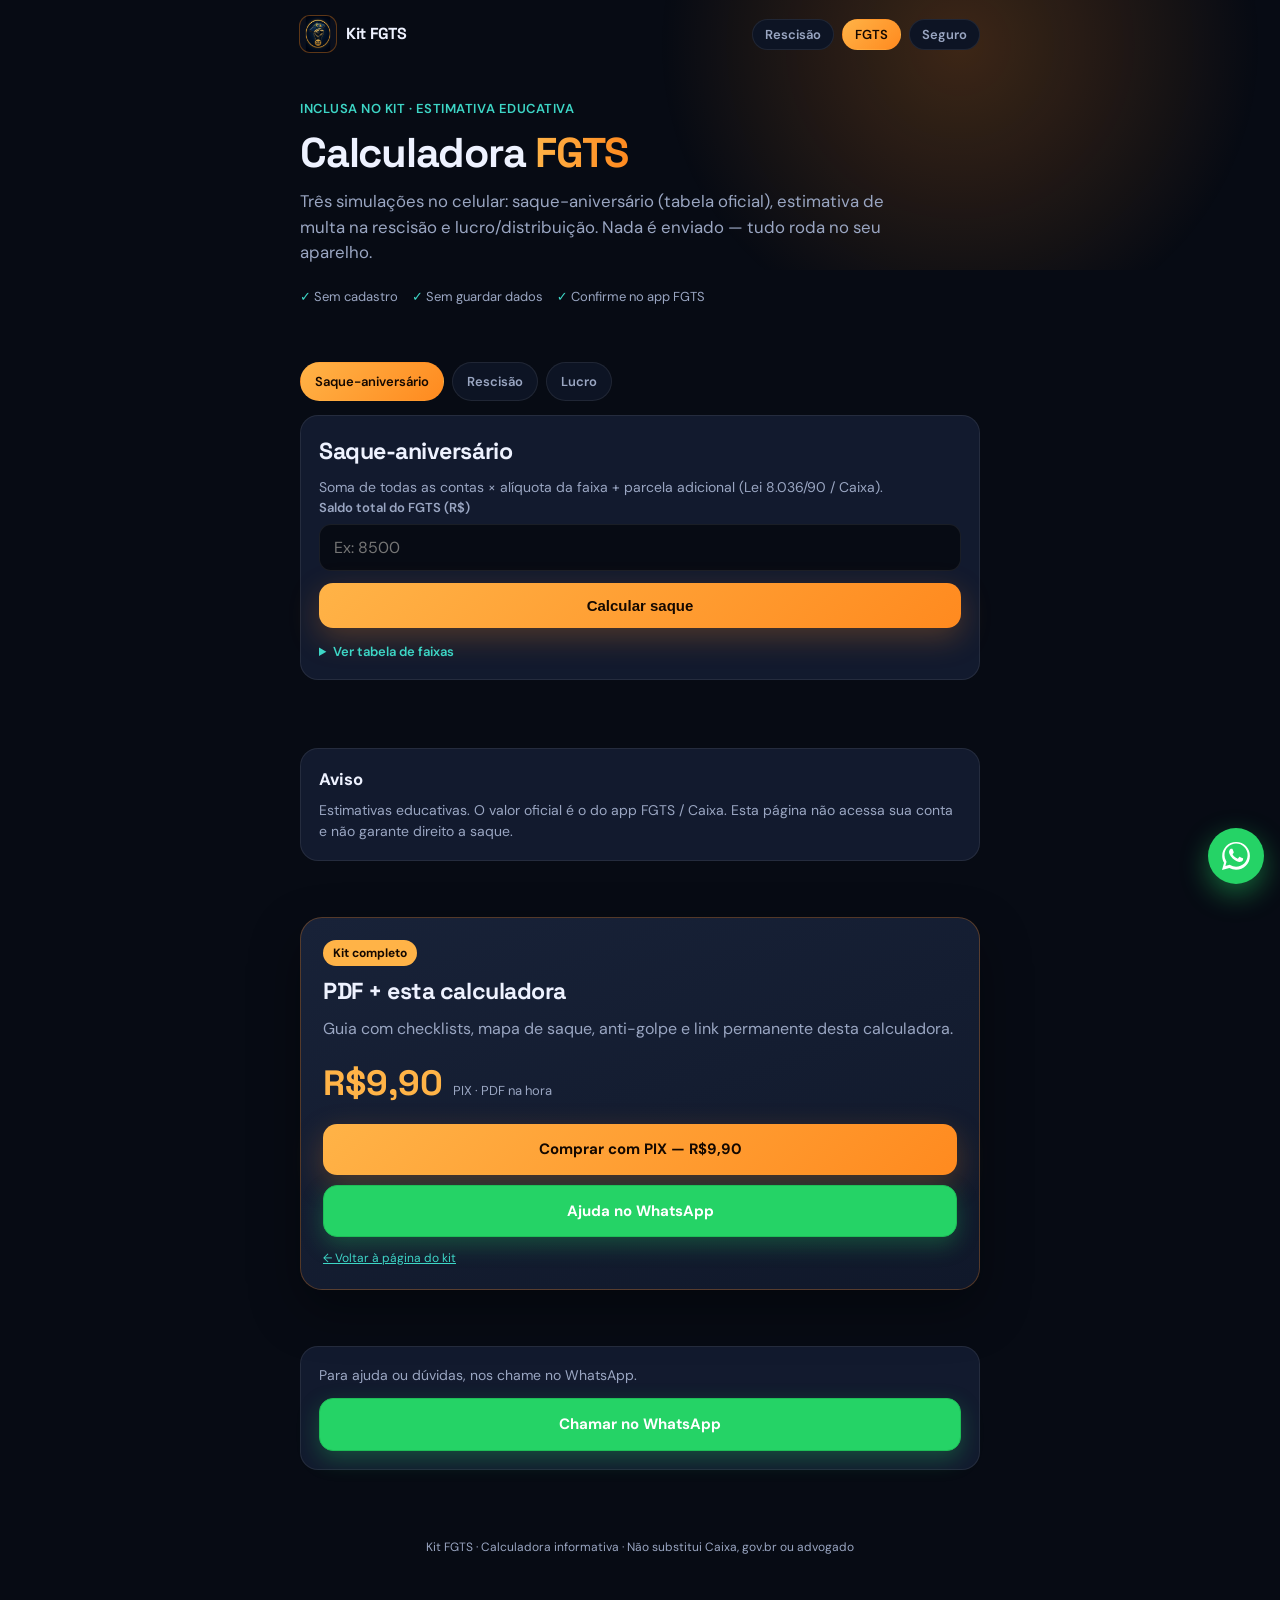
==== commit 4910abdf: "nav: add Seguro link (+ compact kits-nav)" ====
--- a/calculadora.html
+++ b/calculadora.html
@@ -9,7 +9,7 @@
   <link rel="preconnect" href="https://fonts.googleapis.com" />
   <link rel="preconnect" href="https://fonts.gstatic.com" crossorigin />
   <link href="https://fonts.googleapis.com/css2?family=DM+Sans:ital,opsz,wght@0,9..40,400;0,9..40,500;0,9..40,600;0,9..40,700;0,9..40,800;1,9..40,400&family=Space+Grotesk:wght@500;600;700&display=swap" rel="stylesheet" />
-  <link rel="stylesheet" href="styles.css?v=20260908fab" />
+  <link rel="stylesheet" href="styles.css?v=20260908wafab" />
   <link rel="icon" href="logo.png" type="image/png" />
 </head>
 <body>
@@ -22,6 +22,7 @@
     <nav class="kits-nav" aria-label="Navegar entre kits">
       <a class="kits-link" href="https://mkrecisao.github.io/rescisao-clara/">Rescisão</a>
       <a class="kits-link is-on" href="./" aria-current="page">FGTS</a>
+      <a class="kits-link" href="https://mkrecisao.github.io/kit-seguro-desemprego/">Seguro</a>
     </nav>
   </header>
 
--- a/styles.css
+++ b/styles.css
@@ -310,8 +310,8 @@
 .wa-fab {
   position: fixed;
   right: 16px;
-  bottom: 16px;
-  z-index: 80;
+  bottom: 96px; /* acima do popup social */
+  z-index: 90;
   width: 56px;
   height: 56px;
   border-radius: 50%;
@@ -327,5 +327,60 @@
 .wa-fab svg { width: 28px; height: 28px; display: block; }
 .wa-fab:focus-visible { outline: 2px solid #fff; outline-offset: 3px; }
 @media (max-width: 420px) {
-  .wa-fab { right: 14px; bottom: 14px; width: 54px; height: 54px; }
-}
+  .wa-fab { right: 14px; bottom: 92px; width: 54px; height: 54px; }
+}
+@media (min-width: 860px) {
+  .wa-fab { bottom: 16px; right: 16px; width: 56px; height: 56px; }
+}
+
+.helped-banner {
+  display: flex; gap: 12px; align-items: center;
+  margin-top: 18px; padding: 14px;
+  background: rgba(61,214,198,.08); border: 1px solid rgba(61,214,198,.22);
+  border-radius: 14px;
+}
+.helped-ico {
+  width: 36px; height: 36px; border-radius: 50%;
+  display: grid; place-items: center; flex: 0 0 36px;
+  background: rgba(61,214,198,.18); color: var(--cyan); font-weight: 800;
+}
+.helped-num { margin: 0; font-size: 14px; font-weight: 600; }
+.helped-num strong { color: var(--orange2); }
+.helped-sub { margin: 2px 0 0; font-size: 12px; color: var(--muted); }
+
+.social-toast {
+  position: fixed;
+  right: 16px;
+  bottom: 16px; /* abaixo do botão WhatsApp */
+  z-index: 70;
+  display: flex; gap: 10px; align-items: center;
+  width: min(280px, calc(100vw - 24px));
+  max-width: calc(100vw - 24px);
+  padding: 10px 12px; border-radius: 14px;
+  background: rgba(13, 20, 36, 0.96);
+  border: 1px solid rgba(255,138,31,.35);
+  box-shadow: 0 12px 28px rgba(0,0,0,.4);
+  color: var(--text);
+  opacity: 0; transform: translateY(10px);
+  transition: opacity .35s ease, transform .35s ease;
+  pointer-events: none;
+}
+.social-toast.show { opacity: 1; transform: translateY(0); }
+@media (min-width: 860px) {
+  .social-toast { top: 72px; bottom: auto; right: 16px; }
+}
+@media (max-width: 420px) {
+  .social-toast { right: 10px; left: 10px; width: auto; max-width: none; bottom: 14px; top: auto; }
+}
+.st-avatar {
+  width: 40px; height: 40px; border-radius: 50%;
+  background: linear-gradient(135deg, var(--orange2), var(--orange));
+  color: #140800; font-weight: 800; font-size: 16px;
+  display: grid; place-items: center; flex: 0 0 40px;
+}
+.st-title { margin: 0; font-size: 13px; font-weight: 800; }
+.st-sub { margin: 2px 0 0; font-size: 12px; color: var(--muted); line-height: 1.35; }
+.social-toast[data-kind="buy"] {
+  border-color: rgba(255,138,31,.55);
+}
+.social-toast[data-kind="buy"] .st-sub { color: var(--orange2); }
